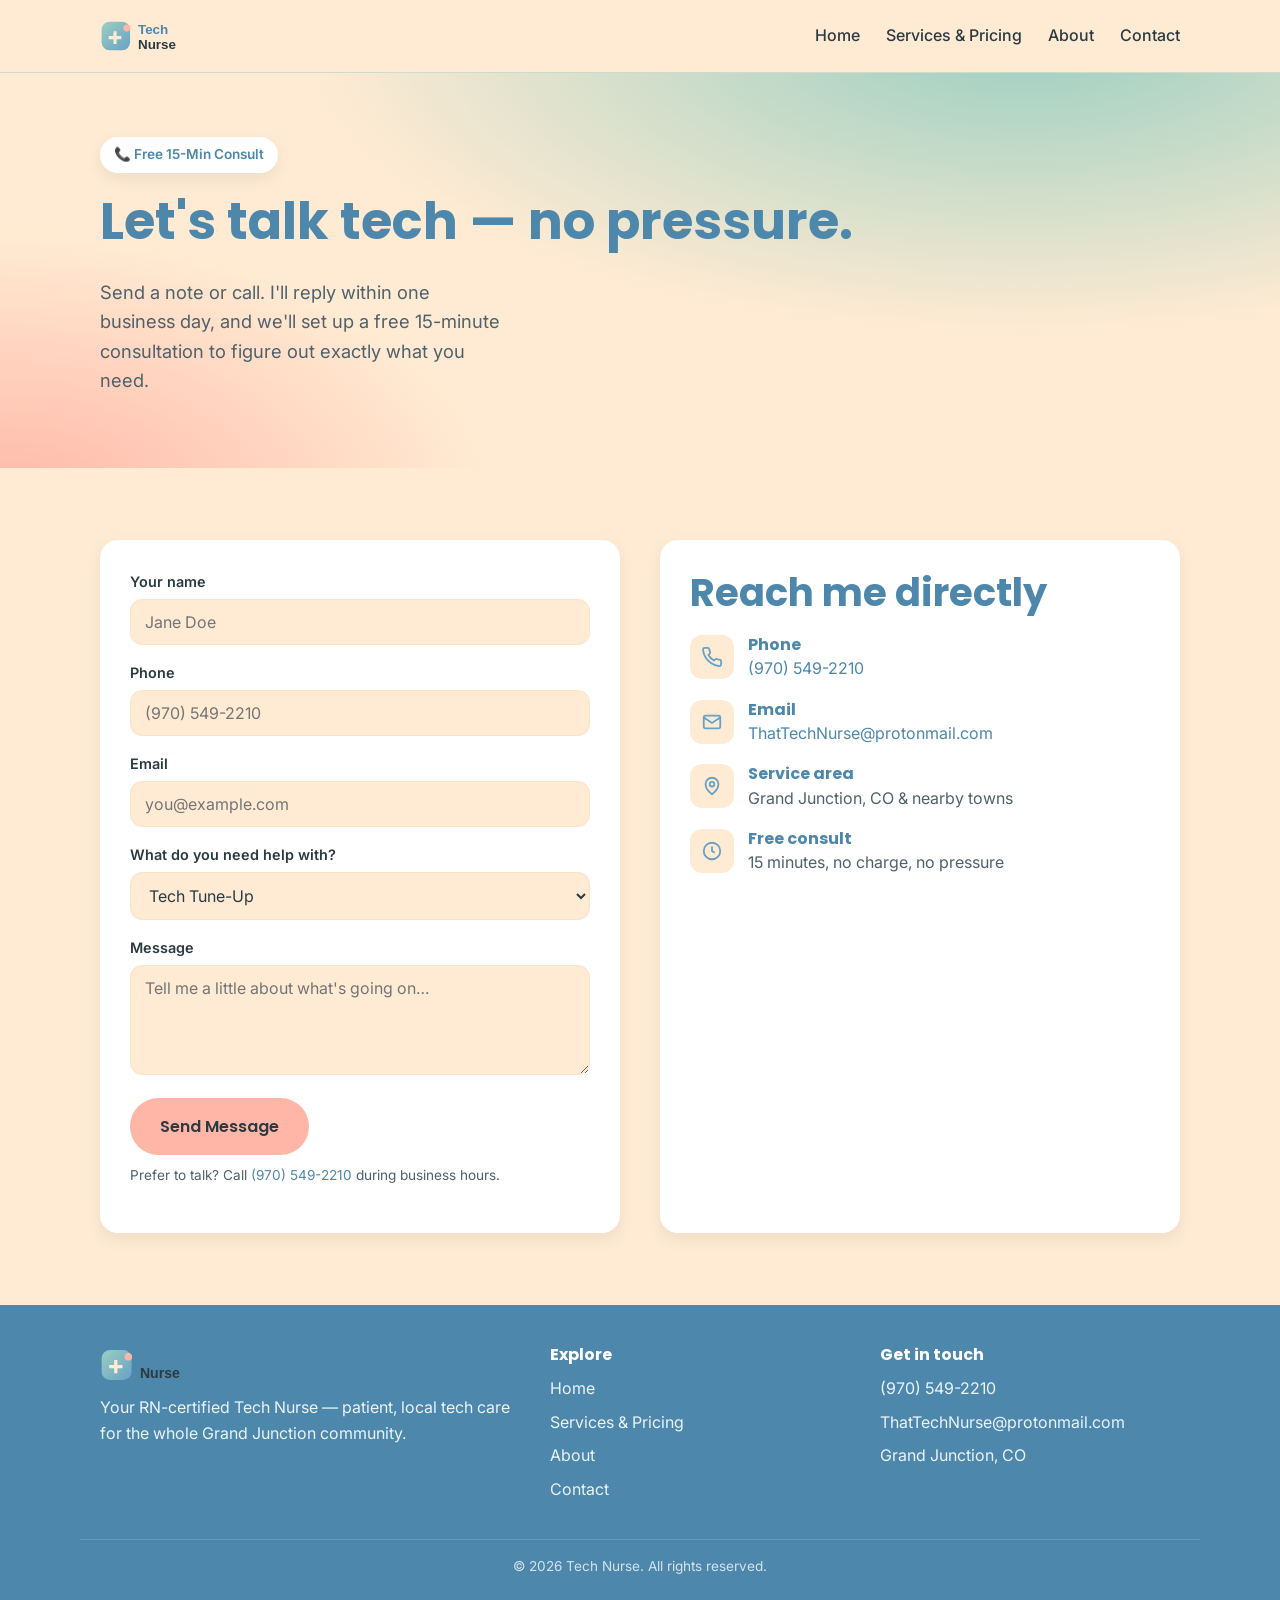
==== contact.html @ dbf35f42 "Initial Site Commit" ====
<!DOCTYPE html>
<html lang="en">
<head>
  <meta charset="UTF-8" />
  <meta name="viewport" content="width=device-width, initial-scale=1.0" />
  <title>Contact — Tech Nurse | Grand Junction, CO</title>
  <meta name="description" content="Get in touch with your RN-certified Tech Nurse. Book a free 15-minute consultation call in Grand Junction, CO." />
  <link rel="preconnect" href="https://fonts.googleapis.com" />
  <link rel="preconnect" href="https://fonts.gstatic.com" crossorigin />
  <link href="https://fonts.googleapis.com/css2?family=Inter:wght@400;500;600&family=Poppins:wght@600;700&display=swap" rel="stylesheet" />
  <link rel="icon" href="assets/img/logo.svg" />
  <link rel="stylesheet" href="assets/css/styles.css" />
</head>
<body>
  <header class="site-header">
    <div class="container nav">
      <a class="brand" href="index.html"><img src="assets/img/logo.svg" alt="Tech Nurse logo" /></a>
      <button class="nav-toggle" aria-label="Toggle menu"><span></span><span></span><span></span></button>
      <ul class="nav-links">
        <li><a href="index.html">Home</a></li>
        <li><a href="services.html">Services &amp; Pricing</a></li>
        <li><a href="about.html">About</a></li>
        <li><a href="contact.html">Contact</a></li>
      </ul>
    </div>
  </header>

  <section class="hero" style="padding:64px 0 56px;">
    <div class="container">
      <span class="hero-badge">📞 Free 15-Min Consult</span>
      <h1>Let's talk tech — no pressure.</h1>
      <p class="lead">Send a note or call. I'll reply within one business day, and we'll set up a free 15-minute consultation to figure out exactly what you need.</p>
    </div>
  </section>

  <section class="section">
    <div class="container contact-grid">
      <form class="form" data-contact-form action="https://formspree.io/f/YOUR_FORM_ID" method="POST">
        <div class="form-status" data-form-status></div>
        <div class="field">
          <label for="name">Your name</label>
          <input id="name" name="name" type="text" required placeholder="Jane Doe" />
        </div>
        <div class="field">
          <label for="phone">Phone</label>
          <input id="phone" name="phone" type="tel" placeholder="(970) 549-2210" />
        </div>
        <div class="field">
          <label for="email">Email</label>
          <input id="email" name="email" type="email" required placeholder="you@example.com" />
        </div>
        <div class="field">
          <label for="service">What do you need help with?</label>
          <select id="service" name="service">
            <option value="Tech Tune-Up">Tech Tune-Up</option>
            <option value="Smart Device Setup">Smart Device Setup</option>
            <option value="Home Theatre / AV">Home Theatre / AV</option>
            <option value="Tech Wellness Check">Tech Wellness Check</option>
            <option value="Monthly Tech Care">Monthly Tech Care</option>
            <option value="Not sure yet">Not sure yet</option>
          </select>
        </div>
        <div class="field">
          <label for="message">Message</label>
          <textarea id="message" name="message" placeholder="Tell me a little about what's going on…"></textarea>
        </div>
        <button class="btn btn--primary" type="submit">Send Message</button>
        <p class="form-note">Prefer to talk? Call <a href="tel:+19705492210">(970) 549-2210</a> during business hours.</p>
      </form>

      <div class="contact-info">
        <h2>Reach me directly</h2>
        <div class="row">
          <div class="ico"><svg width="22" height="22" viewBox="0 0 24 24" fill="none" stroke="#67A2C5" stroke-width="2"><path d="M22 16.9v3a2 2 0 0 1-2.2 2 19.8 19.8 0 0 1-8.6-3 19.5 19.5 0 0 1-6-6 19.8 19.8 0 0 1-3-8.7A2 2 0 0 1 4.1 2h3a2 2 0 0 1 2 1.7c.1 1 .4 1.9.7 2.8a2 2 0 0 1-.5 2.1L8.1 9.9a16 16 0 0 0 6 6l1.3-1.3a2 2 0 0 1 2.1-.4c.9.3 1.8.6 2.8.7a2 2 0 0 1 1.7 2z"/></svg></div>
          <div>
            <h4>Phone</h4>
            <p><a href="tel:+19705492210">(970) 549-2210</a></p>
          </div>
        </div>
        <div class="row">
          <div class="ico"><svg width="22" height="22" viewBox="0 0 24 24" fill="none" stroke="#67A2C5" stroke-width="2"><rect x="3" y="5" width="18" height="14" rx="2"/><path d="m3 7 9 6 9-6"/></svg></div>
          <div>
            <h4>Email</h4>
            <p><a href="mailto:ThatTechNurse@protonmail.com">ThatTechNurse@protonmail.com</a></p>
          </div>
        </div>
        <div class="row">
          <div class="ico"><svg width="22" height="22" viewBox="0 0 24 24" fill="none" stroke="#67A2C5" stroke-width="2"><path d="M12 21s-7-5.5-7-11a7 7 0 0 1 14 0c0 5.5-7 11-7 11z"/><circle cx="12" cy="10" r="2.5"/></svg></div>
          <div>
            <h4>Service area</h4>
            <p>Grand Junction, CO &amp; nearby towns</p>
          </div>
        </div>
        <div class="row">
          <div class="ico"><svg width="22" height="22" viewBox="0 0 24 24" fill="none" stroke="#67A2C5" stroke-width="2"><circle cx="12" cy="12" r="9"/><path d="M12 7v5l3 2"/></svg></div>
          <div>
            <h4>Free consult</h4>
            <p>15 minutes, no charge, no pressure</p>
          </div>
        </div>
      </div>
    </div>
  </section>

  <footer class="site-footer">
    <div class="container footer-grid">
      <div>
        <img src="assets/img/logo.svg" alt="Tech Nurse" style="height:40px; margin-bottom:10px;" />
        <p>Your RN-certified Tech Nurse — patient, local tech care for the whole Grand Junction community.</p>
      </div>
      <div>
        <h4>Explore</h4>
        <ul>
          <li><a href="index.html">Home</a></li>
          <li><a href="services.html">Services &amp; Pricing</a></li>
          <li><a href="about.html">About</a></li>
          <li><a href="contact.html">Contact</a></li>
        </ul>
      </div>
      <div>
        <h4>Get in touch</h4>
        <ul>
          <li><a href="tel:+19705492210">(970) 549-2210</a></li>
          <li><a href="mailto:ThatTechNurse@protonmail.com">ThatTechNurse@protonmail.com</a></li>
          <li>Grand Junction, CO</li>
        </ul>
      </div>
    </div>
    <div class="container footer-bottom">© <span id="year"></span> Tech Nurse. All rights reserved.</div>
  </footer>
  <script>document.getElementById("year").textContent = new Date().getFullYear();</script>
  <script src="assets/js/main.js"></script>
</body>
</html>
---- assets/css/styles.css ----
:root {
  --peach: #FFB6A6;
  --cream: #FFEBD3;
  --teal: #9BCEC1;
  --blue: #67A2C5;

  --peach-dark: #f0998a;
  --blue-dark: #4d87ab;
  --ink: #2b3a42;
  --ink-soft: #4f616b;
  --white: #ffffff;
  --cream-deep: #fde2c4;

  --maxw: 1120px;
  --radius: 18px;
  --radius-sm: 12px;
  --shadow: 0 12px 30px rgba(43, 58, 66, 0.10);
  --shadow-sm: 0 6px 16px rgba(43, 58, 66, 0.08);
  --font-head: "Poppins", system-ui, sans-serif;
  --font-body: "Inter", system-ui, sans-serif;
}

* { box-sizing: border-box; }

html { scroll-behavior: smooth; }

body {
  margin: 0;
  font-family: var(--font-body);
  color: var(--ink);
  background: var(--cream);
  line-height: 1.6;
  -webkit-font-smoothing: antialiased;
}

h1, h2, h3, h4 {
  font-family: var(--font-head);
  color: var(--blue-dark);
  line-height: 1.2;
  margin: 0 0 0.5em;
}

h1 { font-size: clamp(2rem, 5vw, 3.2rem); }
h2 { font-size: clamp(1.6rem, 3.5vw, 2.4rem); }
h3 { font-size: 1.25rem; }

p { margin: 0 0 1rem; }

a { color: var(--blue-dark); text-decoration: none; }
a:hover { color: var(--peach-dark); }

img, svg { max-width: 100%; display: block; }

.container {
  width: 100%;
  max-width: var(--maxw);
  margin: 0 auto;
  padding: 0 20px;
}

.section { padding: 72px 0; }
.section--alt { background: var(--cream-deep); }
.section--tint { background: linear-gradient(180deg, var(--white) 0%, var(--cream) 100%); }

/* ---------- Buttons ---------- */
.btn {
  display: inline-block;
  font-family: var(--font-head);
  font-weight: 600;
  font-size: 1rem;
  padding: 14px 28px;
  border-radius: 999px;
  border: 2px solid transparent;
  cursor: pointer;
  transition: transform 0.12s ease, background 0.2s ease, box-shadow 0.2s ease;
}
.btn:hover { transform: translateY(-2px); }
.btn--primary { background: var(--peach); color: var(--ink); }
.btn--primary:hover { background: var(--peach-dark); }
.btn--blue { background: var(--blue); color: var(--white); }
.btn--blue:hover { background: var(--blue-dark); }
.btn--ghost { background: transparent; border-color: var(--blue); color: var(--blue-dark); }
.btn--ghost:hover { background: var(--blue); color: var(--white); }

/* ---------- Header / Nav ---------- */
.site-header {
  position: sticky;
  top: 0;
  z-index: 50;
  background: rgba(255, 235, 211, 0.85);
  backdrop-filter: blur(10px);
  border-bottom: 1px solid rgba(155, 206, 193, 0.5);
}
.nav {
  display: flex;
  align-items: center;
  justify-content: space-between;
  height: 72px;
}
.brand { display: flex; align-items: center; gap: 10px; font-family: var(--font-head); font-weight: 700; font-size: 1.2rem; color: var(--blue-dark); }
.brand img { height: 38px; width: auto; }
.nav-links { display: flex; align-items: center; gap: 26px; list-style: none; margin: 0; padding: 0; }
.nav-links a { font-weight: 500; color: var(--ink); }
.nav-links a:hover { color: var(--blue-dark); }
.nav-toggle { display: none; background: none; border: none; cursor: pointer; padding: 8px; }
.nav-toggle span { display: block; width: 24px; height: 3px; background: var(--ink); margin: 4px 0; border-radius: 2px; transition: 0.2s; }

/* ---------- Hero ---------- */
.hero {
  background: radial-gradient(1200px 500px at 80% -10%, var(--teal) 0%, transparent 60%),
              radial-gradient(900px 500px at 0% 110%, var(--peach) 0%, transparent 55%),
              var(--cream);
  padding: 80px 0 88px;
}
.hero-grid { display: grid; grid-template-columns: 1.1fr 0.9fr; gap: 48px; align-items: center; }
.hero p.lead { font-size: 1.15rem; color: var(--ink-soft); max-width: 34ch; }
.hero-badge {
  display: inline-flex; align-items: center; gap: 8px;
  background: var(--white); color: var(--blue-dark);
  font-weight: 600; font-size: 0.85rem;
  padding: 7px 14px; border-radius: 999px; box-shadow: var(--shadow-sm);
  margin-bottom: 18px;
}
.hero-cta { display: flex; gap: 14px; flex-wrap: wrap; margin-top: 24px; }
.hero-art {
  background: var(--white);
  border-radius: 28px;
  padding: 28px;
  box-shadow: var(--shadow);
  border: 1px solid rgba(155, 206, 193, 0.6);
}
.pulse {
  width: 120px; height: 120px; margin: 0 auto 18px;
}
.hero-art h3 { text-align: center; margin-bottom: 6px; }
.hero-art .sub { text-align: center; color: var(--ink-soft); margin-bottom: 18px; }
.trust-mini { display: grid; grid-template-columns: repeat(3, 1fr); gap: 12px; text-align: center; }
.trust-mini div { background: var(--cream); border-radius: var(--radius-sm); padding: 14px 8px; }
.trust-mini strong { display: block; font-family: var(--font-head); font-size: 1.4rem; color: var(--blue); }

/* ---------- Pillars ---------- */
.pillars { display: grid; grid-template-columns: repeat(3, 1fr); gap: 24px; margin-top: 8px; }
.pillar {
  background: var(--white); border-radius: var(--radius);
  padding: 28px; box-shadow: var(--shadow-sm);
  border-top: 4px solid var(--teal);
}
.pillar .ico { width: 52px; height: 52px; border-radius: 14px; background: var(--cream); display: grid; place-items: center; margin-bottom: 14px; }
.pillar h3 { margin-bottom: 6px; }

/* ---------- Services ---------- */
.cards { display: grid; grid-template-columns: repeat(auto-fit, minmax(260px, 1fr)); gap: 22px; }
.card {
  background: var(--white); border-radius: var(--radius);
  padding: 26px; box-shadow: var(--shadow-sm);
  border: 1px solid rgba(155, 206, 193, 0.4);
  display: flex; flex-direction: column;
}
.card .ico { width: 48px; height: 48px; border-radius: 12px; background: var(--cream); display: grid; place-items: center; margin-bottom: 14px; }
.card h3 { margin-bottom: 6px; }
.card ul { margin: 0 0 16px; padding-left: 18px; color: var(--ink-soft); font-size: 0.95rem; }
.card .price { font-family: var(--font-head); font-weight: 700; color: var(--blue); font-size: 1.3rem; margin-top: auto; }
.card .price small { font-weight: 500; color: var(--ink-soft); font-size: 0.8rem; }

/* ---------- Pricing note banner ---------- */
.banner {
  background: linear-gradient(120deg, var(--blue) 0%, var(--teal) 100%);
  color: var(--white); border-radius: var(--radius);
  padding: 30px 34px; display: flex; align-items: center; justify-content: space-between; gap: 24px; flex-wrap: wrap;
}
.banner h3 { color: var(--white); margin: 0 0 4px; }
.banner p { margin: 0; opacity: 0.95; }

/* ---------- About ---------- */
.about-grid { display: grid; grid-template-columns: 0.9fr 1.1fr; gap: 48px; align-items: center; }
.about-photo {
  background: linear-gradient(135deg, var(--peach) 0%, var(--teal) 100%);
  border-radius: 24px; aspect-ratio: 4/5; display: grid; place-items: center;
  box-shadow: var(--shadow);
}
.about-photo svg { width: 55%; }
.about-list { list-style: none; padding: 0; margin: 16px 0 0; }
.about-list li { padding-left: 30px; position: relative; margin-bottom: 10px; }
.about-list li::before {
  content: ""; position: absolute; left: 0; top: 7px;
  width: 16px; height: 16px; border-radius: 50%;
  background: var(--teal); border: 3px solid var(--blue);
}

/* ---------- Testimonials ---------- */
.quotes { display: grid; grid-template-columns: repeat(auto-fit, minmax(280px, 1fr)); gap: 22px; }
.quote {
  background: var(--white); border-radius: var(--radius); padding: 26px;
  box-shadow: var(--shadow-sm); border-left: 5px solid var(--peach);
}
.quote p { font-style: italic; color: var(--ink-soft); }
.quote .who { font-weight: 600; color: var(--blue-dark); font-style: normal; }

/* ---------- Contact ---------- */
.contact-grid { display: grid; grid-template-columns: 1fr 1fr; gap: 40px; }
.form {
  background: var(--white); border-radius: var(--radius); padding: 30px;
  box-shadow: var(--shadow-sm);
}
.field { margin-bottom: 16px; }
.field label { display: block; font-weight: 600; margin-bottom: 6px; font-size: 0.9rem; }
.field input, .field select, .field textarea {
  width: 100%; padding: 12px 14px; border-radius: var(--radius-sm);
  border: 1.5px solid var(--cream-deep); background: var(--cream);
  font-family: var(--font-body); font-size: 1rem; color: var(--ink);
}
.field input:focus, .field select:focus, .field textarea:focus {
  outline: none; border-color: var(--blue); background: var(--white);
}
.field textarea { resize: vertical; min-height: 110px; }
.form-note { font-size: 0.85rem; color: var(--ink-soft); margin-top: 10px; }
.form-status { padding: 12px 14px; border-radius: var(--radius-sm); margin-bottom: 14px; display: none; }
.form-status.ok { display: block; background: #e3f5ee; color: #1d7a5b; }
.form-status.err { display: block; background: #fde8e3; color: #b23b22; }
.contact-info { background: var(--white); border-radius: var(--radius); padding: 30px; box-shadow: var(--shadow-sm); }
.contact-info .row { display: flex; gap: 14px; align-items: flex-start; margin-bottom: 18px; }
.contact-info .ico { flex: 0 0 44px; height: 44px; border-radius: 12px; background: var(--cream); display: grid; place-items: center; }
.contact-info h4 { margin: 0 0 2px; font-size: 1rem; }
.contact-info p { margin: 0; color: var(--ink-soft); }

/* ---------- Footer ---------- */
.site-footer { background: var(--blue-dark); color: #eaf4fa; padding: 40px 0 24px; }
.footer-grid { display: grid; grid-template-columns: 1.4fr 1fr 1fr; gap: 30px; }
.site-footer a { color: #eaf4fa; }
.site-footer a:hover { color: var(--peach); }
.site-footer h4 { color: var(--white); font-size: 1rem; margin-bottom: 12px; }
.site-footer ul { list-style: none; padding: 0; margin: 0; }
.site-footer ul li { margin-bottom: 8px; }
.footer-bottom { border-top: 1px solid rgba(255,255,255,0.18); margin-top: 28px; padding-top: 16px; font-size: 0.85rem; text-align: center; opacity: 0.85; }

/* ---------- Responsive ---------- */
@media (max-width: 860px) {
  .hero-grid, .about-grid, .contact-grid { grid-template-columns: 1fr; }
  .pillars { grid-template-columns: 1fr; }
  .nav-links {
    position: absolute; top: 72px; left: 0; right: 0;
    flex-direction: column; gap: 0; background: var(--cream);
    border-bottom: 1px solid rgba(155,206,193,0.5);
    max-height: 0; overflow: hidden; transition: max-height 0.25s ease;
  }
  .nav-links.open { max-height: 320px; }
  .nav-links li { width: 100%; }
  .nav-links a { display: block; padding: 14px 20px; }
  .nav-toggle { display: block; }
  .footer-grid { grid-template-columns: 1fr; }
  .banner { flex-direction: column; align-items: flex-start; }
}
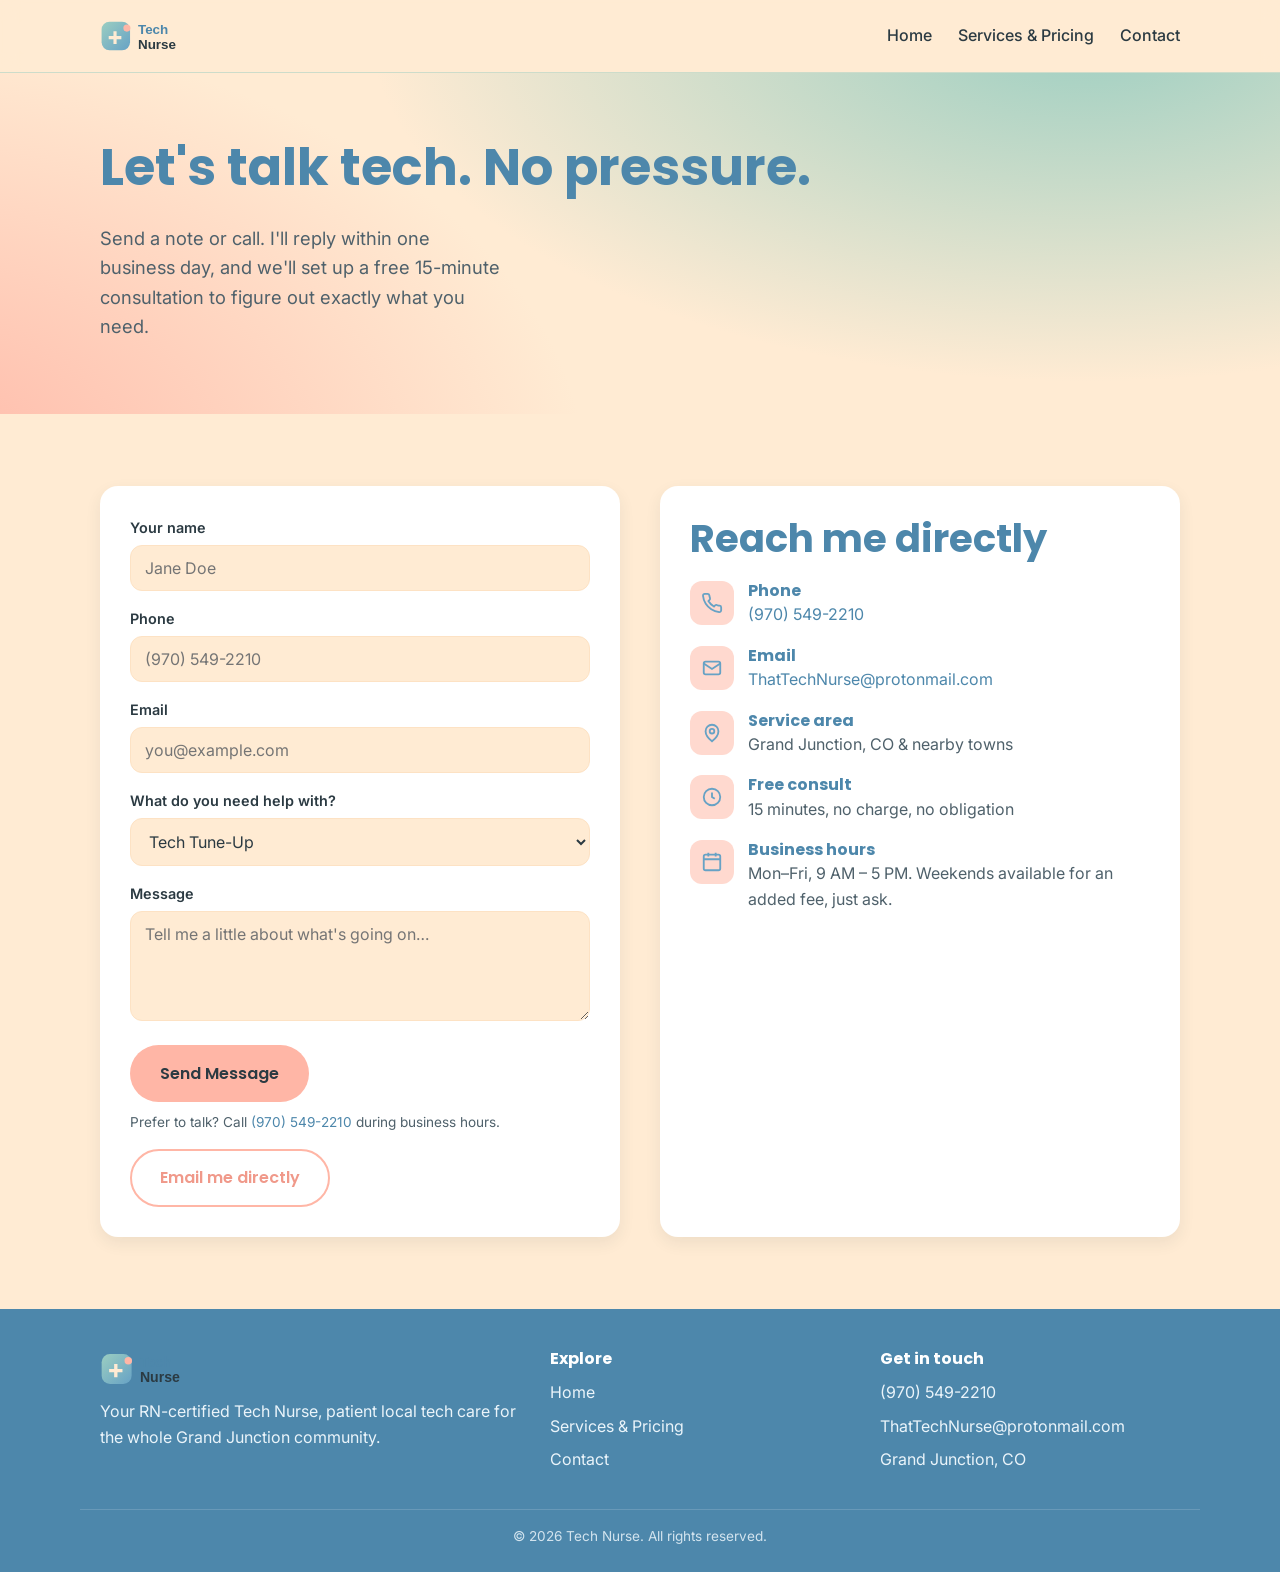
==== commit 772b4e8d: "lots of changes to the site" ====
--- a/contact.html
+++ b/contact.html
@@ -3,7 +3,7 @@
 <head>
   <meta charset="UTF-8" />
   <meta name="viewport" content="width=device-width, initial-scale=1.0" />
-  <title>Contact — Tech Nurse | Grand Junction, CO</title>
+  <title>Contact: Tech Nurse | Grand Junction, CO</title>
   <meta name="description" content="Get in touch with your RN-certified Tech Nurse. Book a free 15-minute consultation call in Grand Junction, CO." />
   <link rel="preconnect" href="https://fonts.googleapis.com" />
   <link rel="preconnect" href="https://fonts.gstatic.com" crossorigin />
@@ -19,7 +19,6 @@
       <ul class="nav-links">
         <li><a href="index.html">Home</a></li>
         <li><a href="services.html">Services &amp; Pricing</a></li>
-        <li><a href="about.html">About</a></li>
         <li><a href="contact.html">Contact</a></li>
       </ul>
     </div>
@@ -27,15 +26,16 @@
 
   <section class="hero" style="padding:64px 0 56px;">
     <div class="container">
-      <span class="hero-badge">📞 Free 15-Min Consult</span>
-      <h1>Let's talk tech — no pressure.</h1>
+      <h1>Let's talk tech. No pressure.</h1>
       <p class="lead">Send a note or call. I'll reply within one business day, and we'll set up a free 15-minute consultation to figure out exactly what you need.</p>
     </div>
   </section>
 
   <section class="section">
     <div class="container contact-grid">
-      <form class="form" data-contact-form action="https://formspree.io/f/YOUR_FORM_ID" method="POST">
+      <form class="form" data-contact-form action="https://formspree.io/f/xbdvvgrr" method="POST">
+        <input type="text" name="_gotcha" style="display:none" tabindex="-1" autocomplete="off" />
+        <input type="hidden" name="_subject" value="New Tech Nurse inquiry" />
         <div class="form-status" data-form-status></div>
         <div class="field">
           <label for="name">Your name</label>
@@ -55,6 +55,7 @@
             <option value="Tech Tune-Up">Tech Tune-Up</option>
             <option value="Smart Device Setup">Smart Device Setup</option>
             <option value="Home Theatre / AV">Home Theatre / AV</option>
+            <option value="3D Printer Setup & Maintenance">3D Printer Setup & Maintenance</option>
             <option value="Tech Wellness Check">Tech Wellness Check</option>
             <option value="Monthly Tech Care">Monthly Tech Care</option>
             <option value="Not sure yet">Not sure yet</option>
@@ -66,6 +67,7 @@
         </div>
         <button class="btn btn--primary" type="submit">Send Message</button>
         <p class="form-note">Prefer to talk? Call <a href="tel:+19705492210">(970) 549-2210</a> during business hours.</p>
+        <a class="btn btn--ghost" href="mailto:ThatTechNurse@protonmail.com">Email me directly</a>
       </form>
 
       <div class="contact-info">
@@ -95,7 +97,14 @@
           <div class="ico"><svg width="22" height="22" viewBox="0 0 24 24" fill="none" stroke="#67A2C5" stroke-width="2"><circle cx="12" cy="12" r="9"/><path d="M12 7v5l3 2"/></svg></div>
           <div>
             <h4>Free consult</h4>
-            <p>15 minutes, no charge, no pressure</p>
+            <p>15 minutes, no charge, no obligation</p>
+          </div>
+        </div>
+        <div class="row">
+          <div class="ico"><svg width="22" height="22" viewBox="0 0 24 24" fill="none" stroke="#67A2C5" stroke-width="2"><rect x="3" y="4" width="18" height="17" rx="2"/><path d="M3 9h18M8 2v4M16 2v4"/></svg></div>
+          <div>
+            <h4>Business hours</h4>
+            <p>Mon–Fri, 9 AM – 5 PM. Weekends available for an added fee, just ask.</p>
           </div>
         </div>
       </div>
@@ -106,14 +115,13 @@
     <div class="container footer-grid">
       <div>
         <img src="assets/img/logo.svg" alt="Tech Nurse" style="height:40px; margin-bottom:10px;" />
-        <p>Your RN-certified Tech Nurse — patient, local tech care for the whole Grand Junction community.</p>
+        <p>Your RN-certified Tech Nurse, patient local tech care for the whole Grand Junction community.</p>
       </div>
       <div>
         <h4>Explore</h4>
         <ul>
           <li><a href="index.html">Home</a></li>
           <li><a href="services.html">Services &amp; Pricing</a></li>
-          <li><a href="about.html">About</a></li>
           <li><a href="contact.html">Contact</a></li>
         </ul>
       </div>
--- a/assets/css/styles.css
+++ b/assets/css/styles.css
@@ -3,6 +3,7 @@
   --cream: #FFEBD3;
   --teal: #9BCEC1;
   --blue: #67A2C5;
+  --peach-soft: #ffd9cf;
 
   --peach-dark: #f0998a;
   --blue-dark: #4d87ab;
@@ -59,7 +60,7 @@
 }
 
 .section { padding: 72px 0; }
-.section--alt { background: var(--cream-deep); }
+.section--alt { background: var(--peach-soft); }
 .section--tint { background: linear-gradient(180deg, var(--white) 0%, var(--cream) 100%); }
 
 /* ---------- Buttons ---------- */
@@ -77,10 +78,10 @@
 .btn:hover { transform: translateY(-2px); }
 .btn--primary { background: var(--peach); color: var(--ink); }
 .btn--primary:hover { background: var(--peach-dark); }
-.btn--blue { background: var(--blue); color: var(--white); }
-.btn--blue:hover { background: var(--blue-dark); }
-.btn--ghost { background: transparent; border-color: var(--blue); color: var(--blue-dark); }
-.btn--ghost:hover { background: var(--blue); color: var(--white); }
+.btn--blue { background: var(--peach); color: var(--ink); }
+.btn--blue:hover { background: var(--peach-dark); }
+.btn--ghost { background: transparent; border-color: var(--peach); color: var(--peach-dark); }
+.btn--ghost:hover { background: var(--peach); color: var(--ink); }
 
 /* ---------- Header / Nav ---------- */
 .site-header {
@@ -107,20 +108,13 @@
 
 /* ---------- Hero ---------- */
 .hero {
-  background: radial-gradient(1200px 500px at 80% -10%, var(--teal) 0%, transparent 60%),
-              radial-gradient(900px 500px at 0% 110%, var(--peach) 0%, transparent 55%),
+  background: radial-gradient(1200px 600px at 85% -15%, var(--teal) 0%, transparent 60%),
+              radial-gradient(1100px 700px at -10% 120%, var(--peach) 0%, transparent 65%),
               var(--cream);
   padding: 80px 0 88px;
 }
 .hero-grid { display: grid; grid-template-columns: 1.1fr 0.9fr; gap: 48px; align-items: center; }
 .hero p.lead { font-size: 1.15rem; color: var(--ink-soft); max-width: 34ch; }
-.hero-badge {
-  display: inline-flex; align-items: center; gap: 8px;
-  background: var(--white); color: var(--blue-dark);
-  font-weight: 600; font-size: 0.85rem;
-  padding: 7px 14px; border-radius: 999px; box-shadow: var(--shadow-sm);
-  margin-bottom: 18px;
-}
 .hero-cta { display: flex; gap: 14px; flex-wrap: wrap; margin-top: 24px; }
 .hero-art {
   background: var(--white);
@@ -143,9 +137,9 @@
 .pillar {
   background: var(--white); border-radius: var(--radius);
   padding: 28px; box-shadow: var(--shadow-sm);
-  border-top: 4px solid var(--teal);
-}
-.pillar .ico { width: 52px; height: 52px; border-radius: 14px; background: var(--cream); display: grid; place-items: center; margin-bottom: 14px; }
+  border-top: 4px solid var(--peach);
+}
+.pillar .ico { width: 52px; height: 52px; border-radius: 14px; background: var(--peach-soft); display: grid; place-items: center; margin-bottom: 14px; }
 .pillar h3 { margin-bottom: 6px; }
 
 /* ---------- Services ---------- */
@@ -156,7 +150,7 @@
   border: 1px solid rgba(155, 206, 193, 0.4);
   display: flex; flex-direction: column;
 }
-.card .ico { width: 48px; height: 48px; border-radius: 12px; background: var(--cream); display: grid; place-items: center; margin-bottom: 14px; }
+.card .ico { width: 48px; height: 48px; border-radius: 12px; background: var(--peach-soft); display: grid; place-items: center; margin-bottom: 14px; }
 .card h3 { margin-bottom: 6px; }
 .card ul { margin: 0 0 16px; padding-left: 18px; color: var(--ink-soft); font-size: 0.95rem; }
 .card .price { font-family: var(--font-head); font-weight: 700; color: var(--blue); font-size: 1.3rem; margin-top: auto; }
@@ -164,7 +158,7 @@
 
 /* ---------- Pricing note banner ---------- */
 .banner {
-  background: linear-gradient(120deg, var(--blue) 0%, var(--teal) 100%);
+  background: linear-gradient(120deg, var(--peach) 0%, var(--teal) 100%);
   color: var(--white); border-radius: var(--radius);
   padding: 30px 34px; display: flex; align-items: center; justify-content: space-between; gap: 24px; flex-wrap: wrap;
 }
@@ -219,7 +213,7 @@
 .form-status.err { display: block; background: #fde8e3; color: #b23b22; }
 .contact-info { background: var(--white); border-radius: var(--radius); padding: 30px; box-shadow: var(--shadow-sm); }
 .contact-info .row { display: flex; gap: 14px; align-items: flex-start; margin-bottom: 18px; }
-.contact-info .ico { flex: 0 0 44px; height: 44px; border-radius: 12px; background: var(--cream); display: grid; place-items: center; }
+.contact-info .ico { flex: 0 0 44px; height: 44px; border-radius: 12px; background: var(--peach-soft); display: grid; place-items: center; }
 .contact-info h4 { margin: 0 0 2px; font-size: 1rem; }
 .contact-info p { margin: 0; color: var(--ink-soft); }
 
